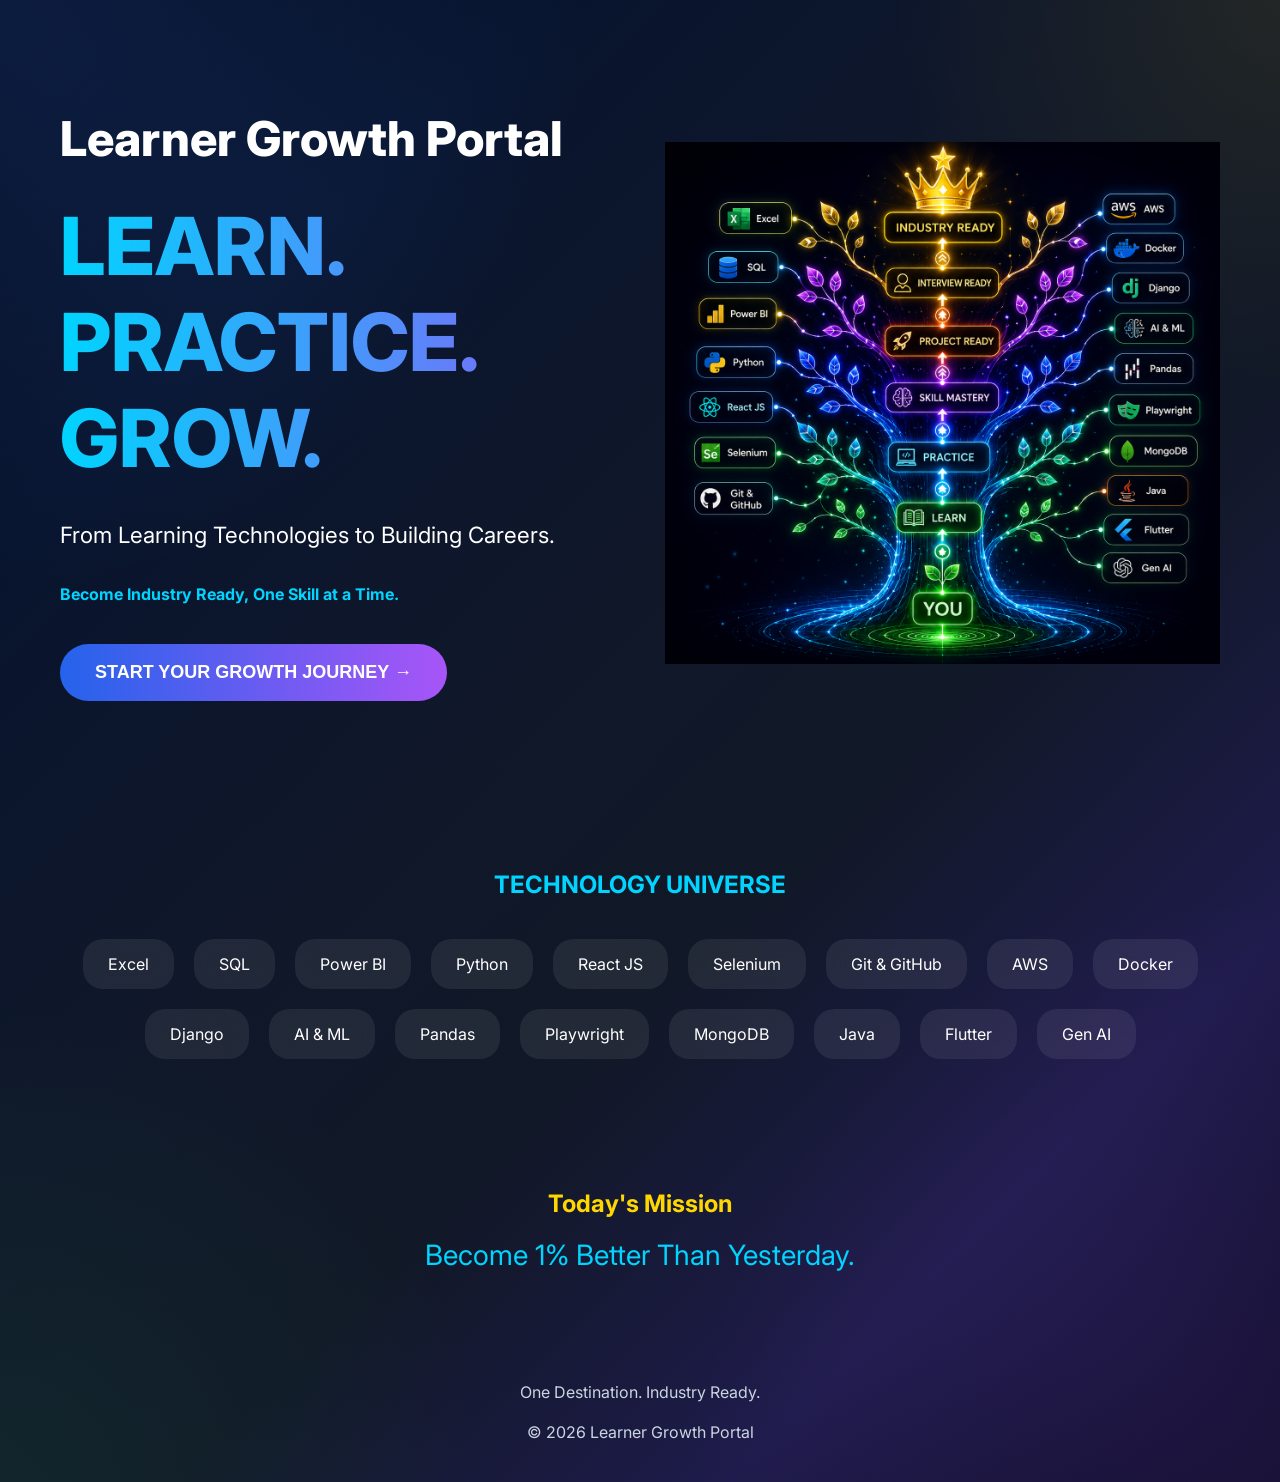
==== index.html @ e41cdc21 "Initial Landing Page" ====
<!DOCTYPE html>
<html lang="en">

<head>

<meta charset="UTF-8">
<meta name="viewport" content="width=device-width, initial-scale=1.0">

<title>Learner Growth Portal</title>

<link rel="preconnect" href="https://fonts.googleapis.com">

<link rel="preconnect" href="https://fonts.gstatic.com" crossorigin>

<link href="https://fonts.googleapis.com/css2?family=Inter:wght@300;400;500;600;700;800&display=swap"
rel="stylesheet">

<link rel="stylesheet" href="./css/style.css">

</head>

<body>

<section class="hero-section">

<div class="left-section">

<h1>Learner Growth Portal</h1>

<h2>

LEARN.<br>
PRACTICE.<br>
GROW.

</h2>

<p>

From Learning Technologies
to Building Careers.

</p>


<h4>

Become Industry Ready,
One Skill at a Time.

</h4>


<button>

START YOUR GROWTH JOURNEY →

</button>


</div>


<div class="right-section">

<img src="./images/digital-growth-tree.png"
alt="Digital Growth Tree">

</div>


</section>



<section class="technology-universe">

<h2>

TECHNOLOGY UNIVERSE

</h2>


<div class="technology-grid">

<span>Excel</span>
<span>SQL</span>
<span>Power BI</span>
<span>Python</span>
<span>React JS</span>
<span>Selenium</span>
<span>Git & GitHub</span>
<span>AWS</span>
<span>Docker</span>
<span>Django</span>
<span>AI & ML</span>
<span>Pandas</span>
<span>Playwright</span>
<span>MongoDB</span>
<span>Java</span>
<span>Flutter</span>
<span>Gen AI</span>

</div>

</section>



<section class="mission">

<h2>

Today's Mission

</h2>

<p>

Become 1% Better Than Yesterday.

</p>

</section>



<footer>

One Destination. Industry Ready.

<br><br>

© 2026 Learner Growth Portal

</footer>


<script src="./js/main.js"></script>

</body>
</html>
---- css/style.css ----
*{
    margin:0;
    padding:0;
    box-sizing:border-box;
}


body{

    font-family: 'Inter', sans-serif;

    /* Premium Dark Futuristic Background */

    background:

    /* Golden Glow */
    radial-gradient(
    circle at top right,
    rgba(255,215,0,0.08),
    transparent 20%
    ),

    /* Blue Glow */
    radial-gradient(
    circle at top left,
    rgba(59,130,246,0.18),
    transparent 30%
    ),

    /* Purple Glow */
    radial-gradient(
    circle at bottom right,
    rgba(168,85,247,0.15),
    transparent 30%
    ),

    /* Emerald Green Glow */
    radial-gradient(
    circle at bottom left,
    rgba(34,197,94,0.08),
    transparent 25%
    ),

    /* Main Background Gradient */
    linear-gradient(
    135deg,
    #020617,
    #08142E,
    #0F172A,
    #111827,
    #1E1B4B,
    #020617
    );

    color: white;

    min-height:100vh;

    overflow-x:hidden;

}



/* HERO SECTION */

.hero-section{

display:flex;

justify-content:space-between;

align-items:center;

padding:60px;

gap:50px;

min-height:90vh;

}


/* LEFT SECTION */

.left-section{

flex:1;

}


.left-section h1{

font-size:3rem;
font-weight:800;

}


.left-section h2{

font-size:5rem;
font-weight:800;

margin-top:30px;

line-height:1.2;

background:linear-gradient(
90deg,
#00D4FF,
#8B5CF6
);

-webkit-background-clip:text;
-webkit-text-fill-color:transparent;

}


.left-section p{

margin-top:30px;

font-size:1.4rem;

line-height:1.7;

}


.left-section h4{

margin-top:30px;

color:#00D4FF;

}


button{

margin-top:40px;

padding:18px 35px;

border:none;

border-radius:50px;

font-size:18px;

font-weight:700;

cursor:pointer;

color:white;

background:linear-gradient(
90deg,
#2563EB,
#A855F7
);

transition:0.4s;

}


button:hover{

transform:translateY(-5px);

box-shadow:0 0 35px #A855F7;

}


/* RIGHT SECTION */

.right-section{

flex:1;

text-align:center;

}


.right-section img{

max-width:100%;

height:auto;

}


/* TECHNOLOGY UNIVERSE */

.technology-universe{

text-align:center;

padding:60px 30px;

}


.technology-universe h2{

margin-bottom:40px;

color:#00D4FF;

}


.technology-grid{

display:flex;

justify-content:center;

flex-wrap:wrap;

gap:20px;

}


.technology-grid span{

padding:15px 25px;

border-radius:20px;

background:rgba(255,255,255,0.08);

backdrop-filter:blur(10px);

transition:0.3s;

}


.technology-grid span:hover{

transform:translateY(-5px);

box-shadow:0 0 25px #00D4FF;

}


/* MISSION */

.mission{

padding:70px;

text-align:center;

}


.mission h2{

color:#FFD700;

margin-bottom:20px;

}


.mission p{

font-size:28px;

color:#00D4FF;

}


/* FOOTER */

footer{

padding:40px;

text-align:center;

color:#CBD5E1;

}


/* RESPONSIVE */

@media(max-width:992px){

.hero-section{

flex-direction:column;

text-align:center;

}


.left-section h2{

font-size:3rem;

}

}
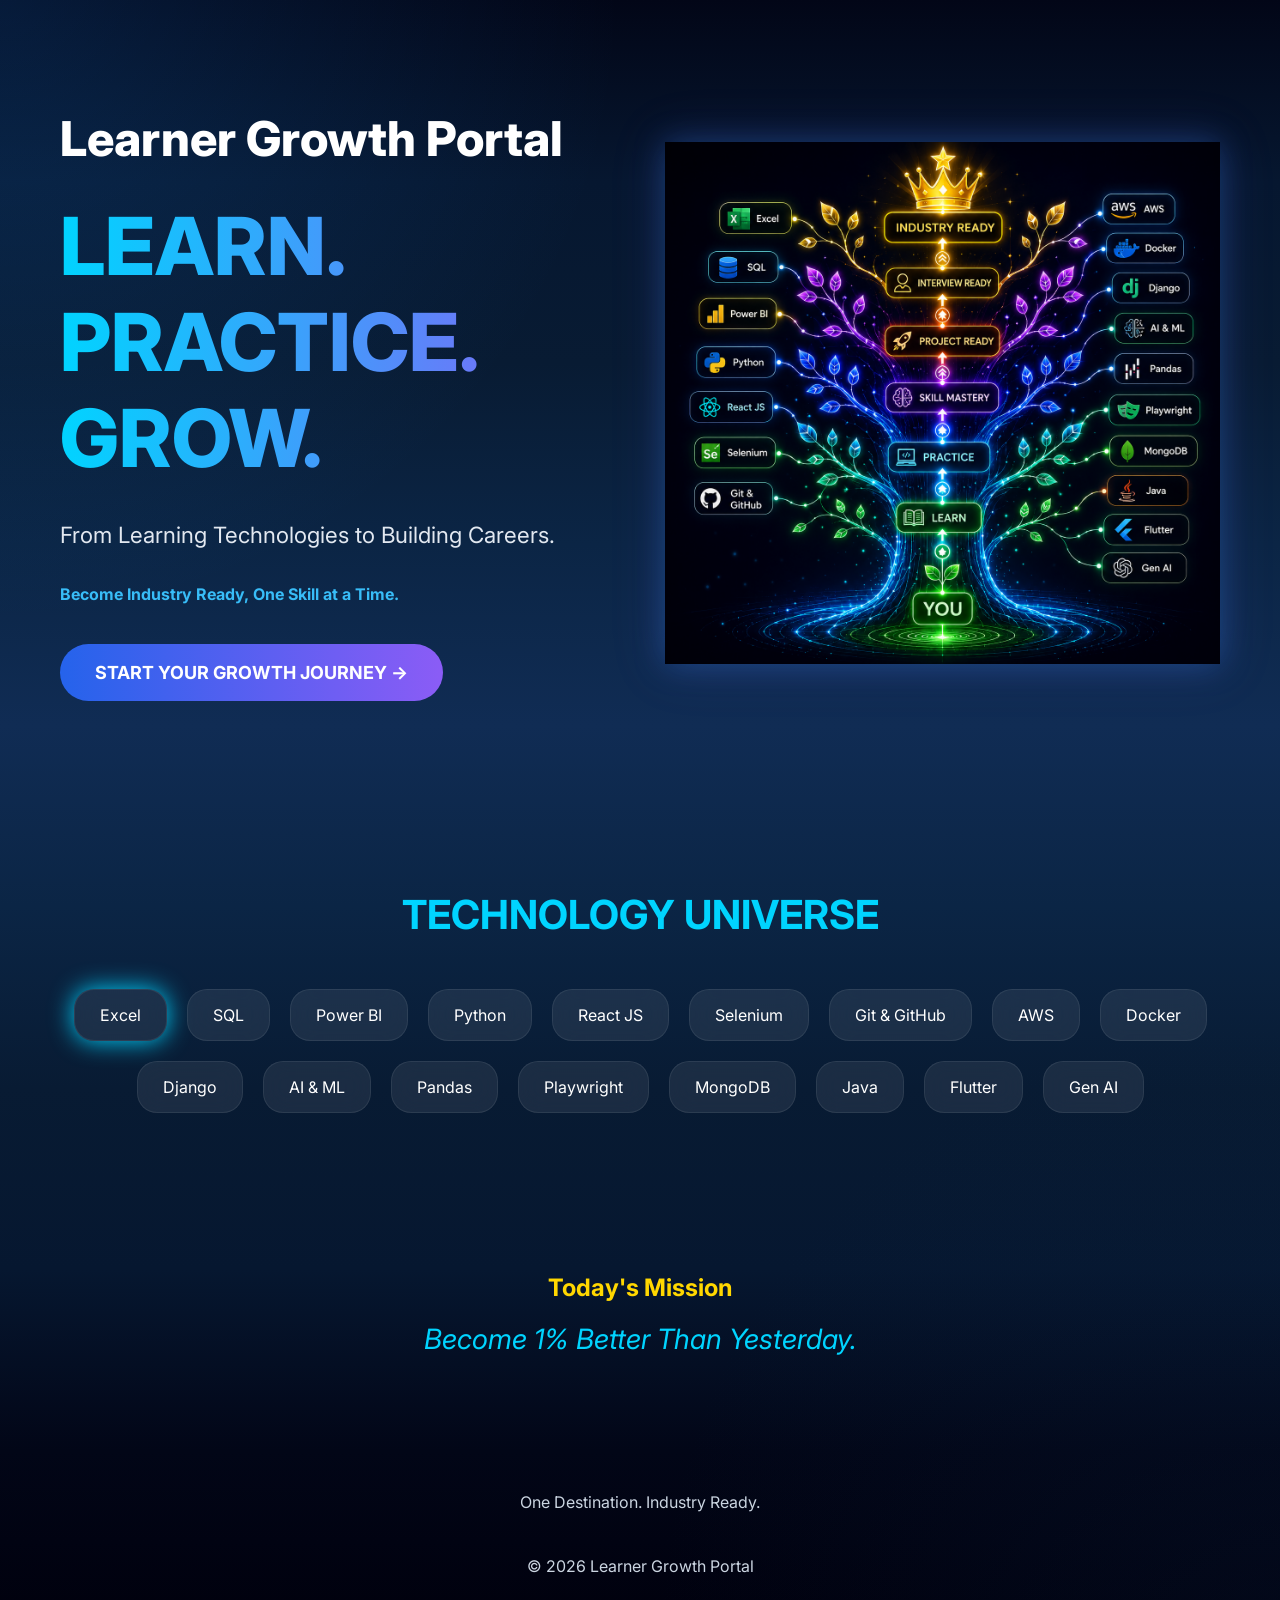
==== commit e35c2fdb: "Firebase login module completed" ====
--- a/index.html
+++ b/index.html
@@ -51,11 +51,11 @@
 </h4>
 
 
-<button>
+<a href="login.html" class="growth-btn">
 
-START YOUR GROWTH JOURNEY →
+    START YOUR GROWTH JOURNEY →
 
-</button>
+</a>
 
 
 </div>
@@ -135,7 +135,15 @@
 © 2026 Learner Growth Portal
 
 </footer>
+<script>
 
+    function goToLogin(){
+
+        window.location.href = "login.html";
+
+    }
+
+</script>
 
 <script src="./js/main.js"></script>
 
--- a/css/style.css
+++ b/css/style.css
@@ -1,58 +1,57 @@
+/* ==================================
+            GLOBAL CSS
+================================== */
+
 *{
     margin:0;
     padding:0;
     box-sizing:border-box;
 }
 
+html{
+    scroll-behavior:smooth;
+}
+
+
+/* ==================================
+                BODY
+================================== */
 
 body{
 
-    font-family: 'Inter', sans-serif;
-
-    /* Premium Dark Futuristic Background */
+    font-family:'Inter',sans-serif;
+    background-color:#010008;
+    /* Dark Blue Premium Background */
 
     background:
-
-    /* Golden Glow */
-    radial-gradient(
-    circle at top right,
-    rgba(255,215,0,0.08),
-    transparent 20%
-    ),
-
-    /* Blue Glow */
+    
     radial-gradient(
     circle at top left,
-    rgba(59,130,246,0.18),
+    rgba(30,144,255,0.15),
     transparent 30%
     ),
 
-    /* Purple Glow */
     radial-gradient(
     circle at bottom right,
-    rgba(168,85,247,0.15),
+    rgba(11,37,69,0.20),
     transparent 30%
     ),
 
-    /* Emerald Green Glow */
-    radial-gradient(
-    circle at bottom left,
-    rgba(34,197,94,0.08),
-    transparent 25%
-    ),
-
-    /* Main Background Gradient */
     linear-gradient(
-    135deg,
+    to bottom,
     #020617,
-    #08142E,
-    #0F172A,
-    #111827,
-    #1E1B4B,
-    #020617
+    #061730,
+    #081B33,
+    #0B2545,
+    #102C54,
+    #0B2545,
+    #081B33,
+    #061730,
+    #020617,
+    #00000d
     );
 
-    color: white;
+    color:white;
 
     min-height:100vh;
 
@@ -61,257 +60,384 @@
 }
 
 
-
-/* HERO SECTION */
+/* ==================================
+            HERO SECTION
+================================== */
 
 .hero-section{
 
-display:flex;
-
-justify-content:space-between;
-
-align-items:center;
-
-padding:60px;
-
-gap:50px;
-
-min-height:90vh;
-
-}
-
-
-/* LEFT SECTION */
+    display:flex;
+    justify-content:space-between;
+    align-items:center;
+
+    padding:60px;
+
+    gap:50px;
+
+    min-height:90vh;
+
+}
+
+
+/* ==================================
+            LEFT SECTION
+================================== */
 
 .left-section{
 
-flex:1;
-
-}
-
+    flex:1;
+
+}
 
 .left-section h1{
 
-font-size:3rem;
-font-weight:800;
-
-}
-
+    font-size:3rem;
+    font-weight:800;
+
+}
 
 .left-section h2{
 
-font-size:5rem;
-font-weight:800;
-
-margin-top:30px;
-
-line-height:1.2;
-
-background:linear-gradient(
-90deg,
-#00D4FF,
-#8B5CF6
-);
-
--webkit-background-clip:text;
--webkit-text-fill-color:transparent;
-
-}
-
+    font-size:5rem;
+    font-weight:800;
+
+    margin-top:30px;
+
+    line-height:1.2;
+
+    background:linear-gradient(
+    90deg,
+    #00D4FF,
+    #8B5CF6
+    );
+
+    -webkit-background-clip:text;
+    -webkit-text-fill-color:transparent;
+
+}
 
 .left-section p{
 
-margin-top:30px;
-
-font-size:1.4rem;
-
-line-height:1.7;
-
-}
-
+    margin-top:30px;
+
+    font-size:1.4rem;
+    line-height:1.7;
+
+    color:#E2E8F0;
+
+}
 
 .left-section h4{
 
-margin-top:30px;
-
-color:#00D4FF;
-
-}
-
+    margin-top:30px;
+
+    color:#38BDF8;
+
+}
+
+
+/* ==================================
+                BUTTON
+================================== */
 
 button{
 
-margin-top:40px;
-
-padding:18px 35px;
-
-border:none;
-
-border-radius:50px;
-
-font-size:18px;
-
-font-weight:700;
-
-cursor:pointer;
-
-color:white;
-
-background:linear-gradient(
-90deg,
-#2563EB,
-#A855F7
-);
-
-transition:0.4s;
+    margin-top:40px;
+
+    padding:18px 35px;
+
+    border:none;
+    border-radius:50px;
+
+    font-size:18px;
+    font-weight:700;
+
+    cursor:pointer;
+
+    color:white;
+
+    background:linear-gradient(
+    90deg,
+    #2563EB,
+    #8B5CF6
+    );
+
+    transition:0.4s;
 
 }
 
 
 button:hover{
 
-transform:translateY(-5px);
-
-box-shadow:0 0 35px #A855F7;
-
-}
-
-
-/* RIGHT SECTION */
+    transform:translateY(-5px);
+
+    box-shadow:
+    0 0 20px #2563EB,
+    0 0 40px #8B5CF6;
+
+}
+
+
+/* ==================================
+            RIGHT SECTION
+================================== */
 
 .right-section{
 
-flex:1;
-
-text-align:center;
+    flex:1;
+
+    text-align:center;
 
 }
 
 
 .right-section img{
 
-max-width:100%;
-
-height:auto;
-
-}
-
-
-/* TECHNOLOGY UNIVERSE */
+    max-width:100%;
+    height:auto;
+
+    filter:
+    drop-shadow(0 0 15px rgba(30,144,255,0.25))
+    drop-shadow(0 0 25px rgba(139,92,246,0.15));
+
+}
+/* ==================================
+        TECHNOLOGY UNIVERSE
+================================== */
 
 .technology-universe{
 
-text-align:center;
-
-padding:60px 30px;
+    text-align:center;
+
+    padding:80px 30px;
 
 }
 
 
 .technology-universe h2{
 
-margin-bottom:40px;
-
-color:#00D4FF;
+    margin-bottom:50px;
+
+    color:#00D4FF;
+
+    font-size:2.5rem;
 
 }
 
 
 .technology-grid{
 
-display:flex;
-
-justify-content:center;
-
-flex-wrap:wrap;
-
-gap:20px;
+    display:flex;
+
+    justify-content:center;
+
+    flex-wrap:wrap;
+
+    gap:20px;
 
 }
 
 
 .technology-grid span{
 
-padding:15px 25px;
-
-border-radius:20px;
-
-background:rgba(255,255,255,0.08);
-
-backdrop-filter:blur(10px);
-
-transition:0.3s;
+    padding:15px 25px;
+
+    border-radius:20px;
+
+    background:rgba(255,255,255,0.08);
+
+    backdrop-filter:blur(12px);
+
+    border:1px solid rgba(255,255,255,0.08);
+
+    transition:0.4s;
 
 }
 
 
 .technology-grid span:hover{
 
-transform:translateY(-5px);
-
-box-shadow:0 0 25px #00D4FF;
-
-}
-
-
-/* MISSION */
+    transform:translateY(-6px);
+
+    box-shadow:
+    0 0 15px #00D4FF,
+    0 0 30px #8B5CF6;
+
+}
+
+
+/* ==================================
+            MISSION
+================================== */
 
 .mission{
 
-padding:70px;
-
-text-align:center;
+    padding:80px 30px;
+
+    text-align:center;
 
 }
 
 
 .mission h2{
 
-color:#FFD700;
-
-margin-bottom:20px;
+    color:#FFD700;
+
+    margin-bottom:20px;
 
 }
 
 
 .mission p{
 
-font-size:28px;
-
-color:#00D4FF;
-
-}
-
-
-/* FOOTER */
+    font-size:28px;
+
+    color:#00D4FF;
+
+    font-style:italic;
+
+}
+
+
+/* ==================================
+            FOOTER
+================================== */
 
 footer{
 
-padding:40px;
-
-text-align:center;
-
-color:#CBD5E1;
-
-}
-
-
-/* RESPONSIVE */
+    padding:50px 20px;
+
+    text-align:center;
+
+    color:#CBD5E1;
+
+    line-height:2;
+
+}
+
+
+/* ==================================
+            SCROLLBAR
+================================== */
+
+::-webkit-scrollbar{
+
+    width:10px;
+
+}
+
+
+::-webkit-scrollbar-track{
+
+    background:#020617;
+
+}
+
+
+::-webkit-scrollbar-thumb{
+
+    background:linear-gradient(
+    180deg,
+    #2563EB,
+    #8B5CF6
+    );
+
+    border-radius:50px;
+
+}
+
+
+/* ==================================
+            RESPONSIVE
+================================== */
 
 @media(max-width:992px){
 
 .hero-section{
 
-flex-direction:column;
-
-text-align:center;
-
-}
-
+    flex-direction:column;
+
+    text-align:center;
+
+    padding:40px;
+
+}
+
+.left-section h1{
+
+    font-size:2.5rem;
+
+}
 
 .left-section h2{
 
-font-size:3rem;
+    font-size:3rem;
+
+}
+
+.left-section p{
+
+    font-size:1.1rem;
+
+}
+
+.right-section img{
+
+    max-width:450px;
+
+}
+
+}
+
+.growth-btn{
+
+    display:inline-block;
+
+    text-decoration:none;
+
+    margin-top:40px;
+
+    padding:18px 35px;
+
+    border:none;
+
+    border-radius:50px;
+
+    font-size:18px;
+
+    font-weight:700;
+
+    color:white;
+
+    cursor:pointer;
+
+    background:linear-gradient(
+    90deg,
+    #2563EB,
+    #8B5CF6
+    );
+
+    transition:0.4s;
+
+}
+
+
+.growth-btn:hover{
+
+    transform:translateY(-5px);
+
+    box-shadow:
+    0 0 20px #2563EB,
+    0 0 40px #8B5CF6;
+
+}
+
+
+@media(max-width:576px){
+
+button{
+
+    width:100%;
 
 }
 
